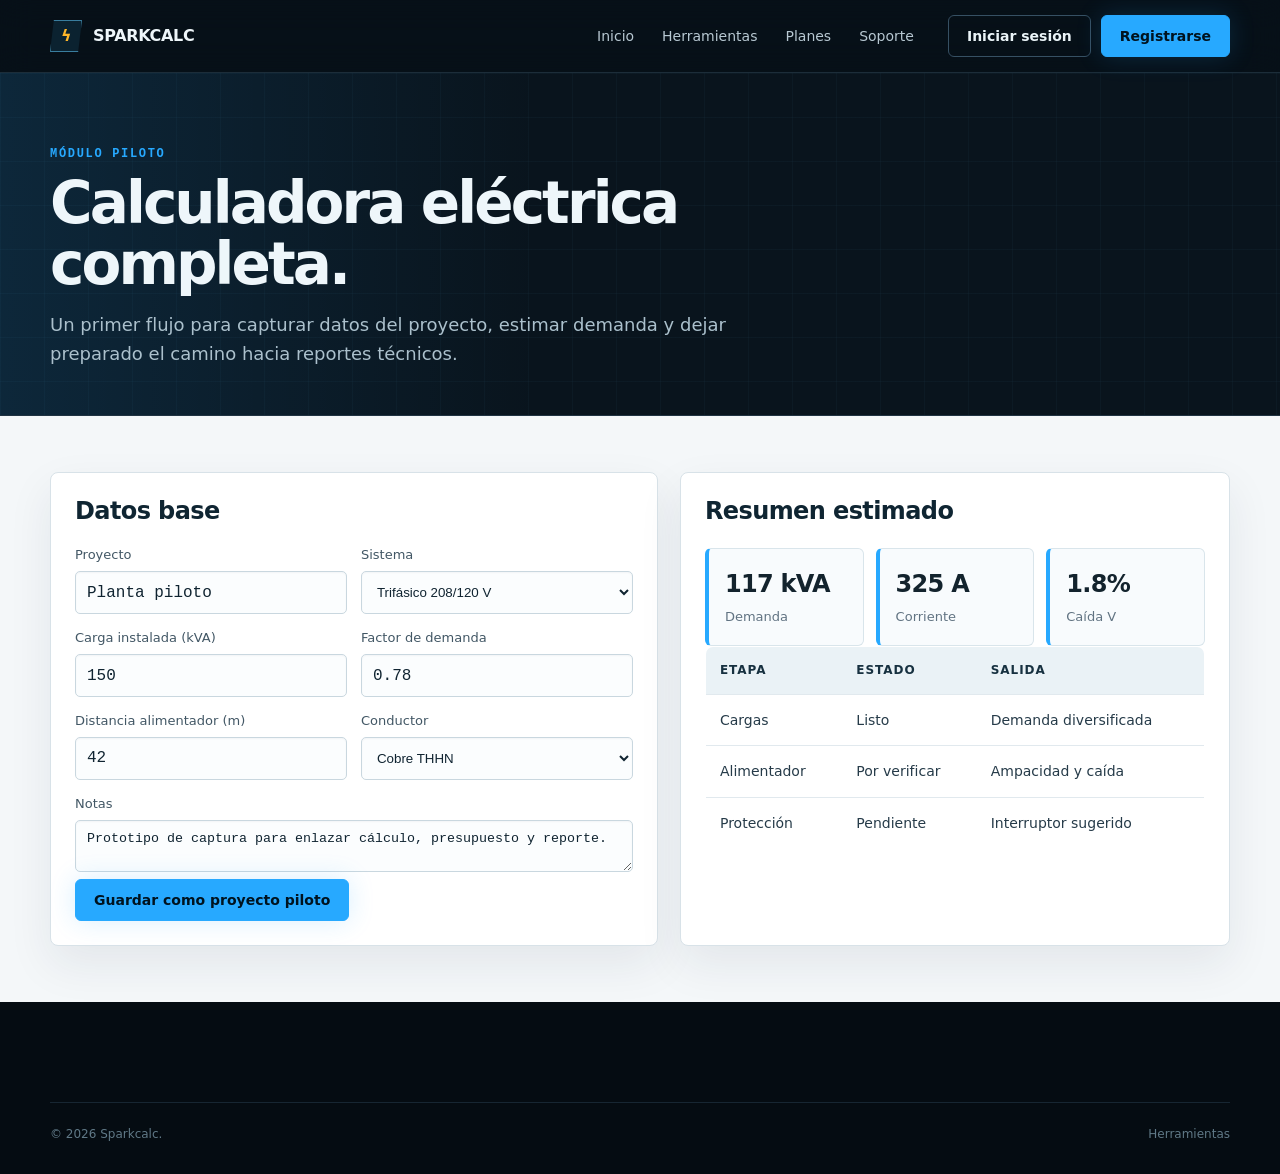
==== pages/calculadora.html @ 501b6353 "Cambio de diseño en herramientas" ====
﻿<!doctype html>
<html lang="es">
<head>
  <meta charset="utf-8">
  <meta name="viewport" content="width=device-width, initial-scale=1">
  <meta name="description" content="Calculadora eléctrica piloto de Sparkcalc.">
  <title>Calculadora eléctrica - Sparkcalc</title>
  <link rel="stylesheet" href="../assets/css/styles.css?v=20260912-hero">
</head>
<body>
  <header class="site-header">
    <div class="wrap nav">
      <a class="brand" href="../index.html"><span class="mark" aria-hidden="true">ϟ</span><span>SPARKCALC</span></a>
      <nav class="links"><a href="../index.html">Inicio</a><a href="herramientas.html">Herramientas</a><a href="planes.html">Planes</a><a href="soporte.html">Soporte</a></nav>
      <div class="actions"><a class="btn" href="login.html">Iniciar sesión</a><a class="btn primary" href="registro.html">Registrarse</a></div>
    </div>
  </header>
  <main class="page-main">
    <section class="page-hero">
      <div class="wrap">
        <div class="eyebrow">Módulo piloto</div>
        <h1>Calculadora eléctrica completa.</h1>
        <p>Un primer flujo para capturar datos del proyecto, estimar demanda y dejar preparado el camino hacia reportes técnicos.</p>
      </div>
    </section>
    <section class="page-section">
      <div class="wrap split">
        <form class="panel">
          <h2>Datos base</h2>
          <div class="form-grid">
            <div class="field"><label for="project">Proyecto</label><input id="project" value="Planta piloto"></div>
            <div class="field"><label for="system">Sistema</label><select id="system"><option>Trifásico 208/120 V</option><option>Trifásico 480/277 V</option><option>Monofásico 240/120 V</option></select></div>
            <div class="field"><label for="load">Carga instalada (kVA)</label><input id="load" type="number" value="150"></div>
            <div class="field"><label for="factor">Factor de demanda</label><input id="factor" type="number" value="0.78" step="0.01"></div>
            <div class="field"><label for="distance">Distancia alimentador (m)</label><input id="distance" type="number" value="42"></div>
            <div class="field"><label for="conductor">Conductor</label><select id="conductor"><option>Cobre THHN</option><option>Aluminio XHHW</option></select></div>
            <div class="field full"><label for="notes">Notas</label><textarea id="notes">Prototipo de captura para enlazar cálculo, presupuesto y reporte.</textarea></div>
          </div>
          <a class="btn primary" href="proyectos.html">Guardar como proyecto piloto</a>
        </form>
        <aside class="panel">
          <h2>Resumen estimado</h2>
          <div class="stat-grid">
            <div class="stat"><b>117 kVA</b><span>Demanda</span></div>
            <div class="stat"><b>325 A</b><span>Corriente</span></div>
            <div class="stat"><b>1.8%</b><span>Caída V</span></div>
          </div>
          <table class="table" aria-label="Resultados piloto">
            <thead><tr><th>Etapa</th><th>Estado</th><th>Salida</th></tr></thead>
            <tbody>
              <tr><td>Cargas</td><td>Listo</td><td>Demanda diversificada</td></tr>
              <tr><td>Alimentador</td><td>Por verificar</td><td>Ampacidad y caída</td></tr>
              <tr><td>Protección</td><td>Pendiente</td><td>Interruptor sugerido</td></tr>
            </tbody>
          </table>
        </aside>
      </div>
    </section>
  </main>
  <footer><div class="wrap legal"><span>© 2026 Sparkcalc.</span><span><a href="herramientas.html">Herramientas</a></span></div></footer>
</body>
</html>
---- assets/css/styles.css ----
:root {
  --bg: #071018;
  --panel: #0d1923;
  --panel-strong: #101f2b;
  --line: #203342;
  --text: #eef6fa;
  --muted: #96aab7;
  --blue: #27a9ff;
  --amber: #ffb629;
  --green: #46d19a;
  --max: 1180px;
}

* { box-sizing: border-box; }
html { scroll-behavior: smooth; }

body {
  margin: 0;
  background: var(--bg);
  color: var(--text);
  font: 16px/1.6 Inter, ui-sans-serif, system-ui, -apple-system, BlinkMacSystemFont, "Segoe UI", sans-serif;
}

a { color: inherit; text-decoration: none; }
button, input { font: inherit; }
.wrap { width: min(var(--max), calc(100% - 40px)); margin: auto; }

.eyebrow {
  color: var(--blue);
  font: 700 12px/1.2 ui-monospace, SFMono-Regular, Consolas, monospace;
  letter-spacing: .14em;
  text-transform: uppercase;
}

.site-header {
  position: sticky;
  top: 0;
  z-index: 20;
  border-bottom: 1px solid rgba(69, 101, 122, .35);
  background: rgba(7, 16, 24, .88);
  backdrop-filter: blur(16px);
}

.nav { display: flex; height: 72px; align-items: center; gap: 34px; }
.brand { display: flex; align-items: center; gap: 11px; font-weight: 780; letter-spacing: -.02em; }

.mark {
  display: grid;
  width: 32px;
  height: 32px;
  place-items: center;
  border: 1px solid #397d9e;
  background: #0b2230;
  color: var(--amber);
  clip-path: polygon(12% 0, 100% 0, 88% 100%, 0 100%);
}

.links { display: flex; gap: 28px; margin-left: auto; color: #b7c8d2; font-size: 14px; }
.links a:hover { color: #fff; }
.actions { display: flex; gap: 10px; }

.btn {
  display: inline-flex;
  min-height: 42px;
  align-items: center;
  justify-content: center;
  padding: 0 18px;
  border: 1px solid #365063;
  border-radius: 6px;
  background: transparent;
  color: #eaf4f8;
  cursor: pointer;
  font-size: 14px;
  font-weight: 700;
  transition: .2s;
}

.btn:hover { border-color: #5b839d; transform: translateY(-1px); }
.btn.primary { border-color: var(--blue); background: var(--blue); color: #00131f; box-shadow: 0 0 26px rgba(39, 169, 255, .18); }
.btn.amber { border-color: var(--amber); background: var(--amber); color: #241600; }

.hero {
  position: relative;
  overflow: hidden;
  padding: 100px 0 84px;
  border-bottom: 1px solid var(--line);
  background-image:
    linear-gradient(rgba(41, 79, 102, .12) 1px, transparent 1px),
    linear-gradient(90deg, rgba(41, 79, 102, .12) 1px, transparent 1px);
  background-size: 48px 48px;
}

.hero::after {
  position: absolute;
  top: -150px;
  right: -100px;
  width: 620px;
  height: 620px;
  background: radial-gradient(circle, rgba(39, 169, 255, .13), transparent 64%);
  content: "";
  pointer-events: none;
}

.hero-grid { display: grid; align-items: center; gap: 68px; grid-template-columns: 1.1fr .9fr; }
.hero h1 { max-width: 800px; margin: 18px 0 24px; font-size: clamp(42px, 6vw, 72px); letter-spacing: -.055em; line-height: 1.04; }
.hero h1 span { color: var(--blue); }
.lead { max-width: 650px; margin: 0 0 34px; color: #afc2cd; font-size: 19px; }
.hero-actions { display: flex; flex-wrap: wrap; gap: 12px; }
.micro { display: flex; gap: 24px; margin-top: 34px; color: #8299a7; font-size: 13px; }
.micro span::before, .features li::before { margin-right: 8px; color: var(--green); content: "✓"; }

.diagram {
  position: relative;
  min-height: 390px;
  padding: 28px;
  border: 1px solid #27465a;
  border-radius: 10px;
  background: linear-gradient(145deg, #0d1b26, #09131b);
  box-shadow: 0 30px 70px rgba(0, 0, 0, .32);
}

.diagram::before {
  color: #6d8798;
  content: "ESQUEMA DE PROYECTO · BT";
  font: 11px ui-monospace, SFMono-Regular, Consolas, monospace;
  letter-spacing: .12em;
}

.flow { margin-top: 40px; }
.flow-row { display: grid; align-items: center; gap: 14px; grid-template-columns: 84px 1fr 70px; margin: 18px 0; }
.node { padding: 10px 8px; border: 1px solid #3d6379; border-radius: 4px; background: #102633; font: 700 11px ui-monospace, SFMono-Regular, Consolas, monospace; text-align: center; }
.wire { position: relative; height: 1px; background: var(--blue); }
.wire::after { position: absolute; top: -3px; right: 0; width: 7px; height: 7px; border-radius: 50%; background: var(--blue); content: ""; }
.metric { padding-left: 10px; border-left: 2px solid var(--amber); }
.metric b { display: block; font-size: 18px; }
.metric small { color: #8199a7; }

.status {
  position: absolute;
  right: 28px;
  bottom: 24px;
  left: 28px;
  display: flex;
  justify-content: space-between;
  padding-top: 18px;
  border-top: 1px solid var(--line);
  color: #7892a2;
  font: 11px ui-monospace, SFMono-Regular, Consolas, monospace;
}

.status strong { color: var(--green); }
section { padding: 92px 0; }

.section-head {
  display: flex;
  align-items: end;
  justify-content: space-between;
  gap: 30px;
  margin-bottom: 38px;
}

.section-head h2 { margin: 10px 0 0; font-size: clamp(32px, 4vw, 48px); letter-spacing: -.04em; line-height: 1.12; }
.section-head p { max-width: 470px; margin: 0; color: var(--muted); }
.tools { background: #09141d; }

.tools-note {
  display: flex;
  align-items: center;
  gap: 10px;
  margin: 0 0 26px;
  padding: 13px 16px;
  border: 1px dashed #2d5368;
  border-radius: 6px;
  color: #9eb5c1;
  font-size: 14px;
}

.tools-note b { color: var(--amber); }
.grid { display: grid; gap: 16px; grid-template-columns: repeat(3, 1fr); }

.card {
  display: flex;
  min-height: 285px;
  flex-direction: column;
  padding: 26px;
  border: 1px solid var(--line);
  border-radius: 8px;
  background: linear-gradient(150deg, var(--panel-strong), var(--panel));
  transition: .22s;
}

.card:hover { border-color: #376078; transform: translateY(-4px); }
.card-top { display: flex; align-items: center; justify-content: space-between; }
.icon { display: grid; width: 42px; height: 42px; place-items: center; border: 1px solid #36586d; border-radius: 6px; color: var(--blue); font: 20px ui-monospace, SFMono-Regular, Consolas, monospace; }
.tag { padding: 5px 8px; border-radius: 3px; background: var(--amber); color: #05121a; font: 700 10px ui-monospace, SFMono-Regular, Consolas, monospace; letter-spacing: .1em; text-transform: uppercase; }
.tag.free { background: var(--green); }
.card h3 { margin: 24px 0 10px; font-size: 20px; line-height: 1.3; }
.card p { margin: 0; color: var(--muted); font-size: 14px; }
.card a { margin-top: auto; padding-top: 25px; color: #d6e8f1; font-size: 14px; font-weight: 700; }
.card a span { margin-left: 5px; color: var(--blue); }

.pricing { border-top: 1px solid var(--line); background: var(--bg); }
.price-grid { display: grid; max-width: 900px; gap: 18px; grid-template-columns: 1fr 1fr; margin: 0 auto; }
.price { padding: 34px; border: 1px solid var(--line); border-radius: 9px; background: var(--panel); }
.price.pro { border-color: #2c8ac0; box-shadow: inset 0 3px var(--blue), 0 25px 60px rgba(0, 0, 0, .25); }
.price h3 { margin: 10px 0; font-size: 25px; }
.amount { font-size: 42px; font-weight: 800; letter-spacing: -.04em; }
.amount small { color: var(--muted); font-size: 14px; font-weight: 500; }
.price > p { min-height: 52px; color: var(--muted); }
.features { padding: 20px 0; border-top: 1px solid var(--line); margin: 20px 0; list-style: none; }
.features li { margin: 12px 0; color: #bed0d9; }
.price .btn { width: 100%; }

.cta-band { padding: 54px 0; background: var(--blue); color: #02131d; }
.cta-in { display: flex; align-items: center; justify-content: space-between; gap: 30px; }
.cta-in h2 { margin: 0; font-size: 34px; letter-spacing: -.035em; line-height: 1.15; }
.cta-in p { margin: 8px 0 0; color: #0c3b56; }
.cta-in .btn { border-color: #06283c; background: #06283c; color: #fff; white-space: nowrap; }

footer { padding: 58px 0 30px; background: #050c12; }
.foot { display: grid; gap: 50px; grid-template-columns: 1.5fr repeat(3, 1fr); }
.foot p, .foot a { color: #8197a4; font-size: 14px; }
.foot h4 { margin: 0 0 14px; }
.foot a { display: block; margin: 9px 0; }
.foot a:hover { color: #fff; }
.legal { display: flex; justify-content: space-between; margin-top: 42px; padding-top: 22px; border-top: 1px solid #172632; color: #607987; font-size: 12px; }

.quick-trigger {
  position: fixed;
  right: 22px;
  bottom: 22px;
  z-index: 35;
  display: flex;
  min-height: 50px;
  align-items: center;
  gap: 10px;
  padding: 0 18px;
  border: 1px solid #f7c057;
  border-radius: 8px;
  background: var(--amber);
  color: #1e1503;
  box-shadow: 0 14px 38px rgba(0, 0, 0, .42);
  cursor: pointer;
  font-weight: 800;
}

.quick-trigger .bolt { font-size: 20px; }
.quick-panel { position: fixed; inset: 0 0 0 auto; z-index: 50; width: min(430px, 100%); overflow: auto; padding: 24px; border-left: 1px solid #31556a; background: #08131c; box-shadow: -24px 0 70px rgba(0, 0, 0, .55); transform: translateX(105%); transition: transform .25s ease; }
.quick-panel.open { transform: none; }
.quick-backdrop { position: fixed; inset: 0; z-index: 45; background: rgba(1, 7, 11, .62); backdrop-filter: blur(3px); opacity: 0; pointer-events: none; transition: .2s; }
.quick-backdrop.open { opacity: 1; pointer-events: auto; }
.quick-head { display: flex; align-items: start; justify-content: space-between; gap: 20px; padding-bottom: 20px; border-bottom: 1px solid var(--line); }
.quick-head h2 { margin: 6px 0; font-size: 24px; line-height: 1.2; }
.quick-head p { margin: 0; color: var(--muted); font-size: 14px; }
.close { width: 40px; height: 40px; border: 1px solid var(--line); border-radius: 6px; background: var(--panel); color: #fff; cursor: pointer; font-size: 22px; }
.quick-groups { display: grid; gap: 9px; grid-template-columns: 1fr 1fr; margin: 22px 0; }
.quick-link { padding: 13px; border: 1px solid var(--line); border-radius: 6px; background: var(--panel); color: #c8d8e0; cursor: pointer; font-weight: 650; text-align: left; }
.quick-link:hover, .quick-link.active { border-color: var(--blue); background: #102839; color: #fff; }
.mini-calc { padding: 20px; border: 1px solid #28536c; border-radius: 8px; background: #0d1e29; }
.mini-calc h3 { margin: 0 0 4px; }
.mini-calc > p { margin: 0 0 18px; color: var(--muted); font-size: 13px; }
.field-row { display: grid; gap: 10px; grid-template-columns: 1fr 1fr; }
.field label { display: block; margin-bottom: 5px; color: #9db2bd; font-size: 13px; }
.field input { width: 100%; height: 43px; padding: 0 11px; border: 1px solid #315267; border-radius: 5px; background: #07131b; color: #fff; font: 16px ui-monospace, SFMono-Regular, Consolas, monospace; }
.result { display: flex; align-items: center; justify-content: space-between; margin-top: 15px; padding: 13px; border-left: 3px solid var(--green); background: #0a1720; }
.result span { color: var(--muted); font-size: 13px; }
.result strong { font: 700 20px ui-monospace, SFMono-Regular, Consolas, monospace; }
.panel-note { margin-top: 20px; color: #76909f; font-size: 12px; }

.page-main { background: #f4f7f9; color: #13232d; }
.page-hero {
  padding: 74px 0 46px;
  border-bottom: 1px solid var(--line);
  color: var(--text);
  background:
    linear-gradient(90deg, rgba(39, 169, 255, .13), transparent 42%),
    linear-gradient(rgba(41, 79, 102, .1) 1px, transparent 1px),
    linear-gradient(90deg, rgba(41, 79, 102, .1) 1px, transparent 1px),
    #09141d;
  background-size: auto, 44px 44px, 44px 44px;
}
.page-hero h1 { max-width: 780px; margin: 12px 0 16px; color: var(--text); font-size: clamp(36px, 5vw, 58px); letter-spacing: -.05em; line-height: 1.05; }
.page-hero p { max-width: 760px; margin: 0; color: #abc0cc; font-size: 18px; }
.page-section { padding: 56px 0; background: #f4f7f9; }
.split { display: grid; gap: 22px; grid-template-columns: 1.05fr .95fr; }
.panel {
  padding: 24px;
  border: 1px solid #d8e2e8;
  border-radius: 8px;
  background: #ffffff;
  color: #13232d;
  box-shadow: 0 18px 45px rgba(22, 44, 58, .08);
}
.panel h2, .panel h3 { margin-top: 0; letter-spacing: -.025em; line-height: 1.2; }
.panel h2, .panel h3 { color: #0f2532; }
.panel p { color: #526776; }
.module-list { display: grid; gap: 14px; }
.module-item {
  display: grid;
  gap: 16px;
  grid-template-columns: 52px 1fr auto;
  align-items: center;
  padding: 18px;
  border: 1px solid #d8e2e8;
  border-radius: 8px;
  background: #ffffff;
  color: #13232d;
  box-shadow: 0 14px 34px rgba(22, 44, 58, .07);
}
.module-item p { margin: 4px 0 0; color: #526776; font-size: 14px; }
.module-item h3 { margin: 0; color: #0f2532; font-size: 18px; }
.page-section .btn:not(.primary):not(.amber), .auth-card .btn:not(.primary):not(.amber) {
  border-color: #b7c9d3;
  background: #ffffff;
  color: #173140;
}
.page-section .btn:not(.primary):not(.amber):hover, .auth-card .btn:not(.primary):not(.amber):hover {
  border-color: #6d91a5;
}
.stat-grid { display: grid; gap: 12px; grid-template-columns: repeat(3, 1fr); margin-top: 22px; }
.stat {
  padding: 16px;
  border: 1px solid #d9e5eb;
  border-left: 4px solid var(--blue);
  border-radius: 6px;
  background: #f8fbfd;
}
.stat b { display: block; font-size: 24px; letter-spacing: -.03em; }
.stat span { color: #617382; font-size: 13px; }
.form-grid { display: grid; gap: 14px; grid-template-columns: 1fr 1fr; }
.form-grid .field.full { grid-column: 1 / -1; }
.panel .field label, .auth-card .field label { color: #425765; }
.panel .field input, .panel .field select, .panel .field textarea,
.auth-card .field input, .auth-card .field select, .auth-card .field textarea {
  width: 100%;
  min-height: 43px;
  padding: 10px 11px;
  border: 1px solid #c9d7df;
  border-radius: 5px;
  background: #fbfdfe;
  color: #102431;
  box-shadow: inset 0 1px 2px rgba(16, 36, 49, .04);
}
.field textarea { min-height: 110px; resize: vertical; }
.table {
  width: 100%;
  border-collapse: collapse;
  overflow: hidden;
  border: 1px solid #d8e2e8;
  border-radius: 8px;
  background: #ffffff;
  color: #263b49;
  font-size: 14px;
}
.table th, .table td { padding: 14px; border-bottom: 1px solid #e1e9ee; text-align: left; }
.table th { background: #eaf2f6; color: #173140; font-size: 12px; letter-spacing: .08em; text-transform: uppercase; }
.table tr:last-child td { border-bottom: 0; }
.steps { display: grid; gap: 12px; counter-reset: step; }
.step { position: relative; padding: 18px 18px 18px 58px; border: 1px solid #d8e2e8; border-radius: 8px; background: #f8fbfd; }
.step::before {
  position: absolute;
  top: 18px;
  left: 18px;
  display: grid;
  width: 28px;
  height: 28px;
  place-items: center;
  border-radius: 50%;
  background: var(--amber);
  color: #211500;
  counter-increment: step;
  content: counter(step);
  font-weight: 800;
}
.step h3 { margin: 0 0 4px; font-size: 17px; }
.step p { margin: 0; color: #526776; font-size: 14px; }
.auth-shell { display: grid; min-height: calc(100vh - 72px); place-items: center; padding: 46px 0; background: #f4f7f9; color: #13232d; }
.auth-card {
  width: min(460px, calc(100% - 32px));
  padding: 32px;
  border: 1px solid #d8e2e8;
  border-radius: 8px;
  background: #ffffff;
  box-shadow: 0 24px 70px rgba(22, 44, 58, .12);
}
.auth-card h1 { margin: 12px 0 8px; font-size: 34px; letter-spacing: -.04em; line-height: 1.08; }
.auth-card p { margin: 0 0 22px; color: #526776; }
.auth-card .btn { width: 100%; margin-top: 16px; }
.muted-link { color: var(--blue); font-weight: 700; }

@media (max-width: 900px) {
  .links { display: none; }
  .actions .btn:first-child { display: none; }
  .hero-grid { grid-template-columns: 1fr; }
  .diagram { min-height: 340px; }
  .grid { grid-template-columns: repeat(2, 1fr); }
  .foot { grid-template-columns: 1fr 1fr; }
  .section-head { display: block; }
  .section-head p { margin-top: 16px; }
  .split { grid-template-columns: 1fr; }
  .module-item { grid-template-columns: 46px 1fr; }
  .module-item .btn { grid-column: 1 / -1; }
}

@media (max-width: 620px) {
  .wrap { width: min(100% - 28px, var(--max)); }
  .nav { height: 64px; }
  .actions { margin-left: auto; }
  .actions .btn { padding: 0 12px; }
  .hero { padding: 72px 0 62px; }
  .hero h1 { font-size: 42px; }
  .micro { display: grid; gap: 6px; }
  .diagram { min-height: 320px; padding: 20px; }
  .flow-row { grid-template-columns: 64px 1fr 62px; }
  .grid, .price-grid { grid-template-columns: 1fr; }
  .card { min-height: 250px; }
  .cta-in { display: block; }
  .cta-in .btn { margin-top: 22px; }
  .foot { grid-template-columns: 1fr; }
  .legal { display: block; }
  .legal span { display: block; margin-top: 8px; }
  .quick-trigger { right: 12px; bottom: 12px; }
  .quick-trigger .label { display: none; }
  .quick-groups, .field-row { grid-template-columns: 1fr; }
  .stat-grid, .form-grid { grid-template-columns: 1fr; }
  .table { display: block; overflow-x: auto; }
}
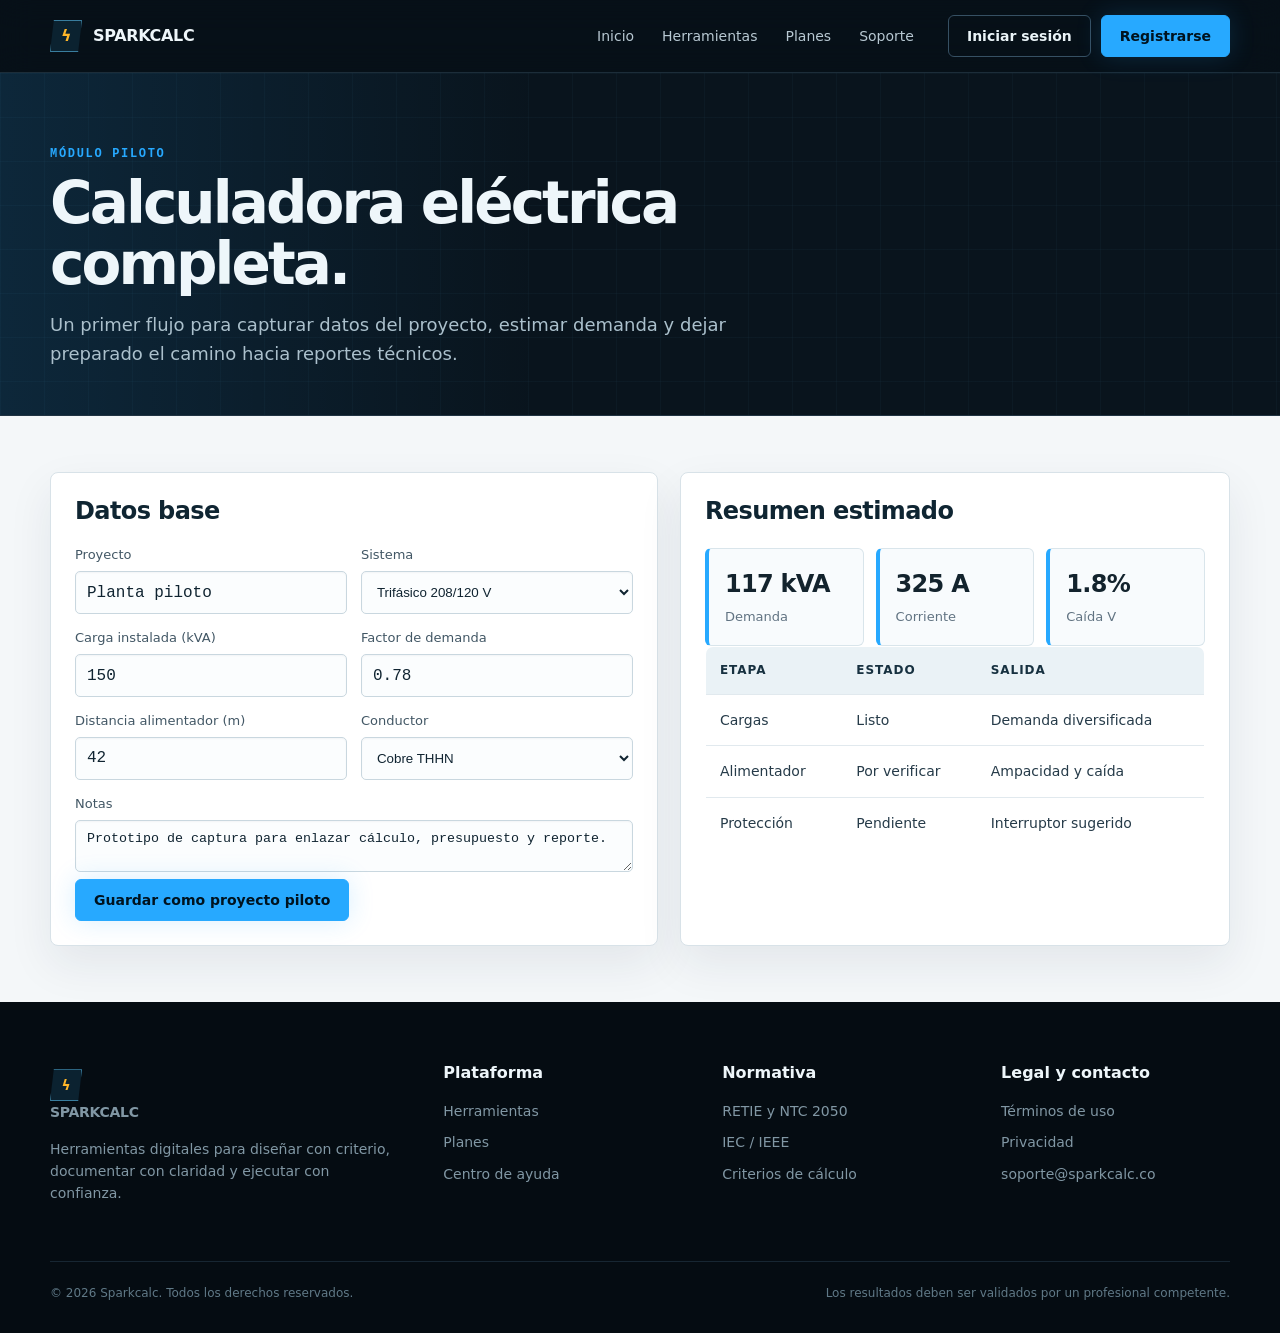
==== commit 582472ab: "Actualización de Footer en general" ====
--- a/pages/calculadora.html
+++ b/pages/calculadora.html
@@ -5,7 +5,7 @@
   <meta name="viewport" content="width=device-width, initial-scale=1">
   <meta name="description" content="Calculadora eléctrica piloto de Sparkcalc.">
   <title>Calculadora eléctrica - Sparkcalc</title>
-  <link rel="stylesheet" href="../assets/css/styles.css?v=20260912-hero">
+  <link rel="stylesheet" href="../assets/css/styles.css?v=20260912-footer">
 </head>
 <body>
   <header class="site-header">
@@ -57,6 +57,37 @@
       </div>
     </section>
   </main>
-  <footer><div class="wrap legal"><span>© 2026 Sparkcalc.</span><span><a href="herramientas.html">Herramientas</a></span></div></footer>
+  <footer>
+    <div class="wrap">
+      <div class="foot">
+        <div>
+          <a class="brand" href="../index.html"><span class="mark" aria-hidden="true">ϟ</span><span>SPARKCALC</span></a>
+          <p>Herramientas digitales para diseñar con criterio, documentar con claridad y ejecutar con confianza.</p>
+        </div>
+        <div>
+          <h4>Plataforma</h4>
+          <a href="herramientas.html">Herramientas</a>
+          <a href="planes.html">Planes</a>
+          <a href="soporte.html">Centro de ayuda</a>
+        </div>
+        <div>
+          <h4>Normativa</h4>
+          <a href="normativa.html">RETIE y NTC 2050</a>
+          <a href="normativa.html#iec-ieee">IEC / IEEE</a>
+          <a href="normativa.html#criterios">Criterios de cálculo</a>
+        </div>
+        <div>
+          <h4>Legal y contacto</h4>
+          <a href="legal.html">Términos de uso</a>
+          <a href="legal.html#privacidad">Privacidad</a>
+          <a href="mailto:soporte@sparkcalc.co">soporte@sparkcalc.co</a>
+        </div>
+      </div>
+      <div class="legal">
+        <span>© 2026 Sparkcalc. Todos los derechos reservados.</span>
+        <span>Los resultados deben ser validados por un profesional competente.</span>
+      </div>
+    </div>
+  </footer>
 </body>
 </html>
--- a/assets/css/styles.css
+++ b/assets/css/styles.css
@@ -387,6 +387,17 @@
 .auth-card p { margin: 0 0 22px; color: #526776; }
 .auth-card .btn { width: 100%; margin-top: 16px; }
 .muted-link { color: var(--blue); font-weight: 700; }
+.page-main .pricing { border-top: 0; background: #f4f7f9; }
+.page-main .price {
+  border-color: #d8e2e8;
+  background: #ffffff;
+  color: #13232d;
+  box-shadow: 0 18px 45px rgba(22, 44, 58, .08);
+}
+.page-main .price.pro { border-color: #62b9e8; box-shadow: inset 0 3px var(--blue), 0 24px 60px rgba(22, 44, 58, .12); }
+.page-main .price > p, .page-main .features li { color: #526776; }
+.page-main .amount small { color: #617382; }
+.page-main .features { border-top-color: #d8e2e8; }
 
 @media (max-width: 900px) {
   .links { display: none; }
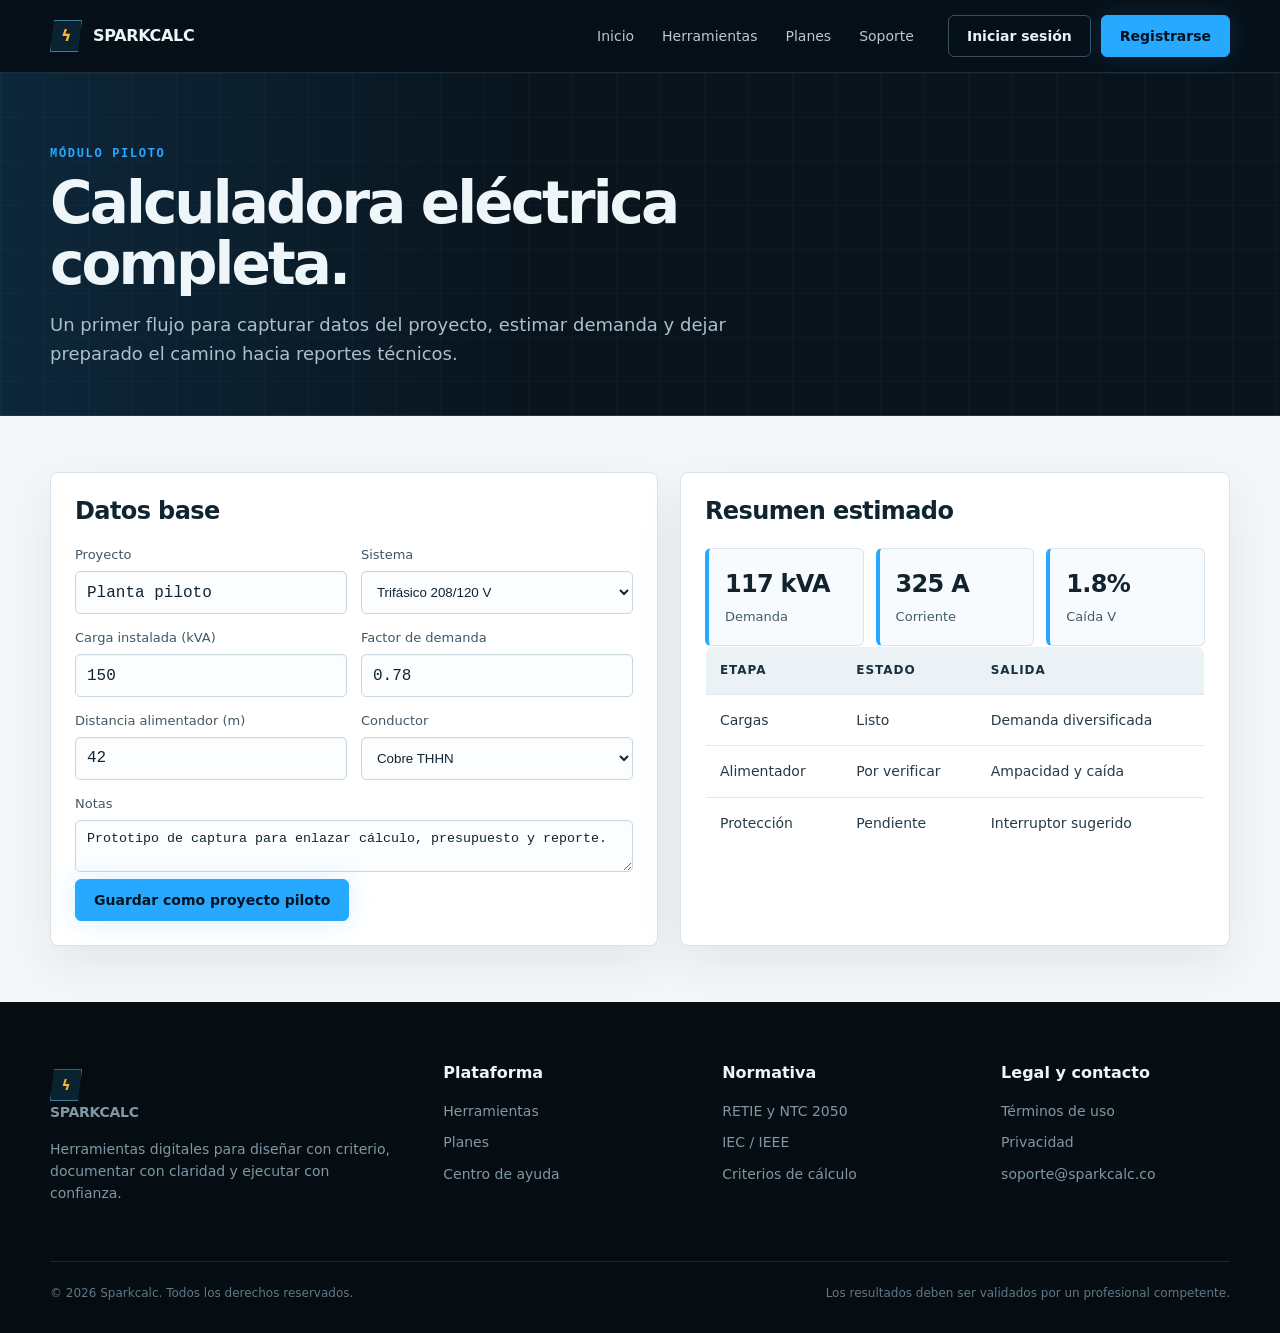
==== commit 271c9454: "Corrección en Planes" ====
--- a/pages/calculadora.html
+++ b/pages/calculadora.html
@@ -5,7 +5,7 @@
   <meta name="viewport" content="width=device-width, initial-scale=1">
   <meta name="description" content="Calculadora eléctrica piloto de Sparkcalc.">
   <title>Calculadora eléctrica - Sparkcalc</title>
-  <link rel="stylesheet" href="../assets/css/styles.css?v=20260912-footer">
+  <link rel="stylesheet" href="../assets/css/styles.css?v=20260912-plans">
 </head>
 <body>
   <header class="site-header">
--- a/assets/css/styles.css
+++ b/assets/css/styles.css
@@ -293,7 +293,7 @@
 }
 .panel h2, .panel h3 { margin-top: 0; letter-spacing: -.025em; line-height: 1.2; }
 .panel h2, .panel h3 { color: #0f2532; }
-.panel p { color: #526776; }
+.panel p { color: #344f60; }
 .module-list { display: grid; gap: 14px; }
 .module-item {
   display: grid;
@@ -307,7 +307,7 @@
   color: #13232d;
   box-shadow: 0 14px 34px rgba(22, 44, 58, .07);
 }
-.module-item p { margin: 4px 0 0; color: #526776; font-size: 14px; }
+.module-item p { margin: 4px 0 0; color: #344f60; font-size: 14px; }
 .module-item h3 { margin: 0; color: #0f2532; font-size: 18px; }
 .page-section .btn:not(.primary):not(.amber), .auth-card .btn:not(.primary):not(.amber) {
   border-color: #b7c9d3;
@@ -326,7 +326,7 @@
   background: #f8fbfd;
 }
 .stat b { display: block; font-size: 24px; letter-spacing: -.03em; }
-.stat span { color: #617382; font-size: 13px; }
+.stat span { color: #405b6b; font-size: 13px; }
 .form-grid { display: grid; gap: 14px; grid-template-columns: 1fr 1fr; }
 .form-grid .field.full { grid-column: 1 / -1; }
 .panel .field label, .auth-card .field label { color: #425765; }
@@ -373,7 +373,7 @@
   font-weight: 800;
 }
 .step h3 { margin: 0 0 4px; font-size: 17px; }
-.step p { margin: 0; color: #526776; font-size: 14px; }
+.step p { margin: 0; color: #344f60; font-size: 14px; }
 .auth-shell { display: grid; min-height: calc(100vh - 72px); place-items: center; padding: 46px 0; background: #f4f7f9; color: #13232d; }
 .auth-card {
   width: min(460px, calc(100% - 32px));
@@ -384,7 +384,7 @@
   box-shadow: 0 24px 70px rgba(22, 44, 58, .12);
 }
 .auth-card h1 { margin: 12px 0 8px; font-size: 34px; letter-spacing: -.04em; line-height: 1.08; }
-.auth-card p { margin: 0 0 22px; color: #526776; }
+.auth-card p { margin: 0 0 22px; color: #344f60; }
 .auth-card .btn { width: 100%; margin-top: 16px; }
 .muted-link { color: var(--blue); font-weight: 700; }
 .page-main .pricing { border-top: 0; background: #f4f7f9; }
@@ -394,9 +394,11 @@
   color: #13232d;
   box-shadow: 0 18px 45px rgba(22, 44, 58, .08);
 }
-.page-main .price.pro { border-color: #62b9e8; box-shadow: inset 0 3px var(--blue), 0 24px 60px rgba(22, 44, 58, .12); }
-.page-main .price > p, .page-main .features li { color: #526776; }
-.page-main .amount small { color: #617382; }
+.page-main .price:not(.pro) { border-color: #e5a11f; box-shadow: inset 0 3px var(--amber), 0 22px 54px rgba(127, 91, 20, .12); }
+.page-main .price.pro { border-color: #42aee8; box-shadow: inset 0 3px var(--blue), 0 24px 60px rgba(22, 44, 58, .12); }
+.page-main .price h3, .page-main .amount { color: #0f2532; }
+.page-main .price > p, .page-main .features li { color: #344f60; }
+.page-main .amount small { color: #405b6b; }
 .page-main .features { border-top-color: #d8e2e8; }
 
 @media (max-width: 900px) {
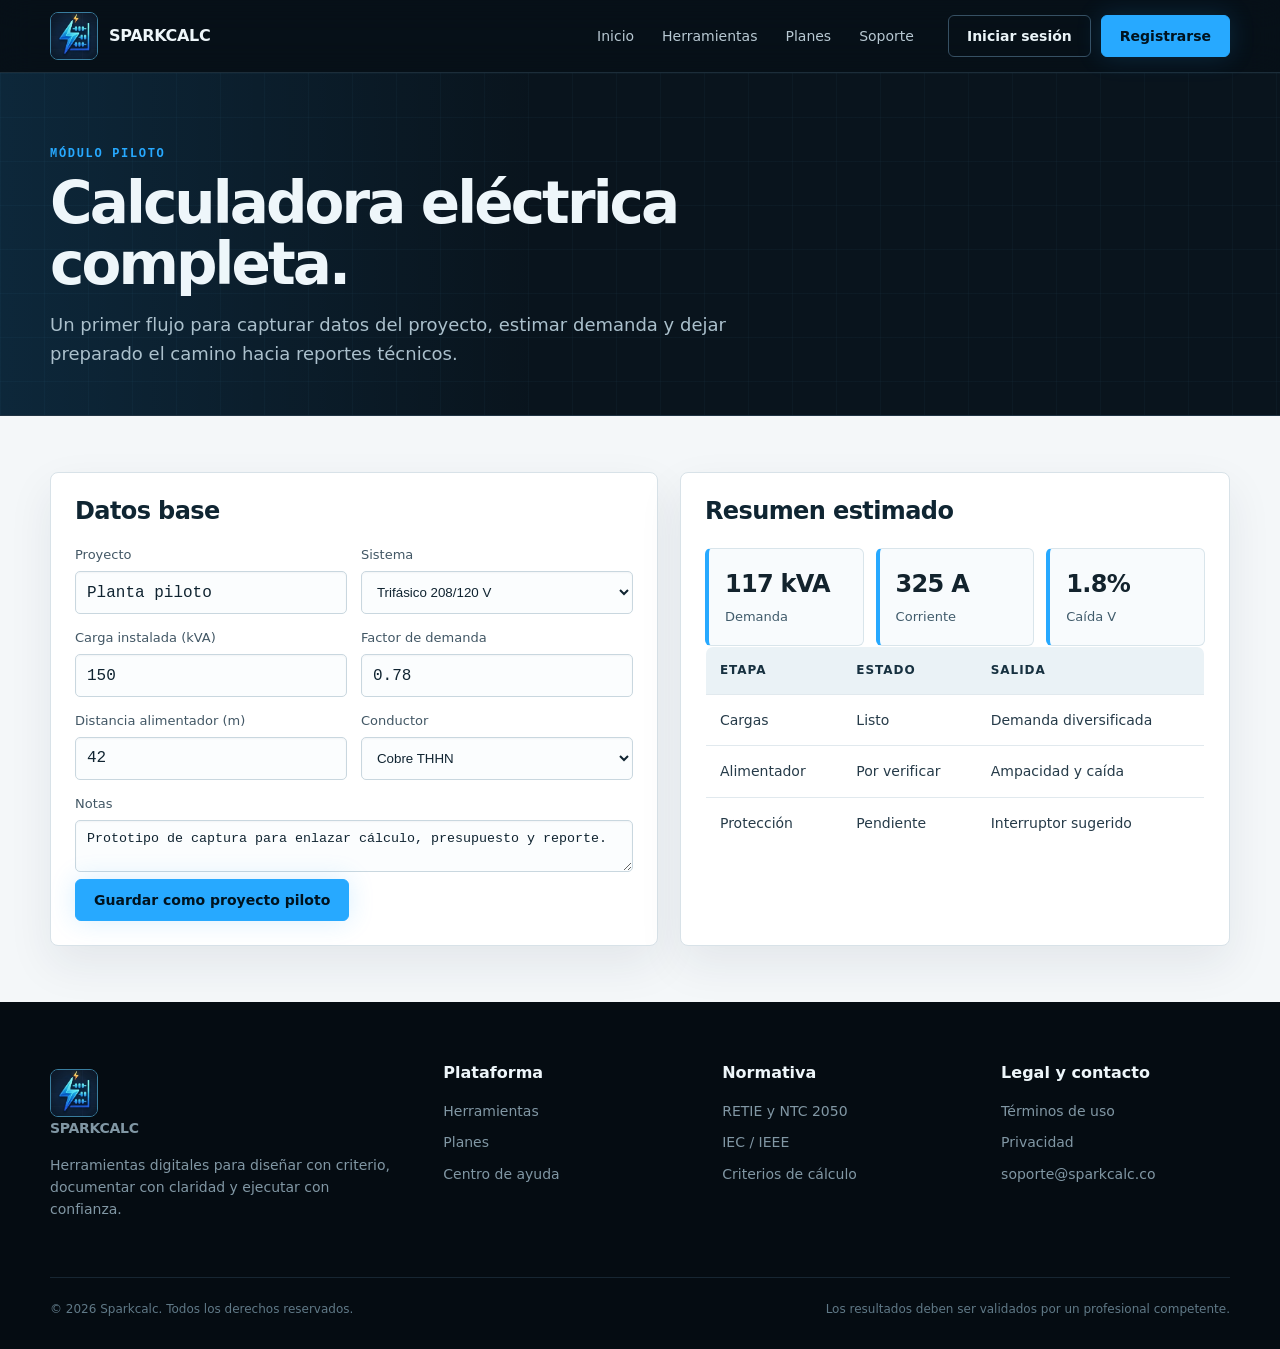
==== commit ee26fab6: "Se añade el logo" ====
--- a/pages/calculadora.html
+++ b/pages/calculadora.html
@@ -5,12 +5,13 @@
   <meta name="viewport" content="width=device-width, initial-scale=1">
   <meta name="description" content="Calculadora eléctrica piloto de Sparkcalc.">
   <title>Calculadora eléctrica - Sparkcalc</title>
-  <link rel="stylesheet" href="../assets/css/styles.css?v=20260912-plans">
+  <link rel="icon" href="../assets/img/logos.jpg">
+  <link rel="stylesheet" href="../assets/css/styles.css?v=20260912-logo-translate-up">
 </head>
 <body>
   <header class="site-header">
     <div class="wrap nav">
-      <a class="brand" href="../index.html"><span class="mark" aria-hidden="true">ϟ</span><span>SPARKCALC</span></a>
+      <a class="brand" href="../index.html"><span class="mark" aria-hidden="true"><img src="../assets/img/logos.jpg" alt="" aria-hidden="true"></span><span>SPARKCALC</span></a>
       <nav class="links"><a href="../index.html">Inicio</a><a href="herramientas.html">Herramientas</a><a href="planes.html">Planes</a><a href="soporte.html">Soporte</a></nav>
       <div class="actions"><a class="btn" href="login.html">Iniciar sesión</a><a class="btn primary" href="registro.html">Registrarse</a></div>
     </div>
@@ -61,7 +62,7 @@
     <div class="wrap">
       <div class="foot">
         <div>
-          <a class="brand" href="../index.html"><span class="mark" aria-hidden="true">ϟ</span><span>SPARKCALC</span></a>
+          <a class="brand" href="../index.html"><span class="mark" aria-hidden="true"><img src="../assets/img/logos.jpg" alt="" aria-hidden="true"></span><span>SPARKCALC</span></a>
           <p>Herramientas digitales para diseñar con criterio, documentar con claridad y ejecutar con confianza.</p>
         </div>
         <div>
--- a/assets/css/styles.css
+++ b/assets/css/styles.css
@@ -46,13 +46,24 @@
 
 .mark {
   display: grid;
-  width: 32px;
-  height: 32px;
+  width: 48px;
+  height: 48px;
   place-items: center;
   border: 1px solid #397d9e;
-  background: #0b2230;
+  border-radius: 8px;
+  overflow: hidden;
+  background: #071018;
   color: var(--amber);
-  clip-path: polygon(12% 0, 100% 0, 88% 100%, 0 100%);
+  padding: 0;
+}
+
+.mark img {
+  width: 54px;
+  height: 54px;
+  max-width: none;
+  object-fit: cover;
+  object-position: 27% 50%;
+  transform: translateY(-8px);
 }
 
 .links { display: flex; gap: 28px; margin-left: auto; color: #b7c8d2; font-size: 14px; }
@@ -202,6 +213,7 @@
 .pricing { border-top: 1px solid var(--line); background: var(--bg); }
 .price-grid { display: grid; max-width: 900px; gap: 18px; grid-template-columns: 1fr 1fr; margin: 0 auto; }
 .price { padding: 34px; border: 1px solid var(--line); border-radius: 9px; background: var(--panel); }
+.price:not(.pro) { border-color: var(--amber); box-shadow: inset 0 3px var(--amber), 0 18px 45px rgba(0, 0, 0, .18); }
 .price.pro { border-color: #2c8ac0; box-shadow: inset 0 3px var(--blue), 0 25px 60px rgba(0, 0, 0, .25); }
 .price h3 { margin: 10px 0; font-size: 25px; }
 .amount { font-size: 42px; font-weight: 800; letter-spacing: -.04em; }
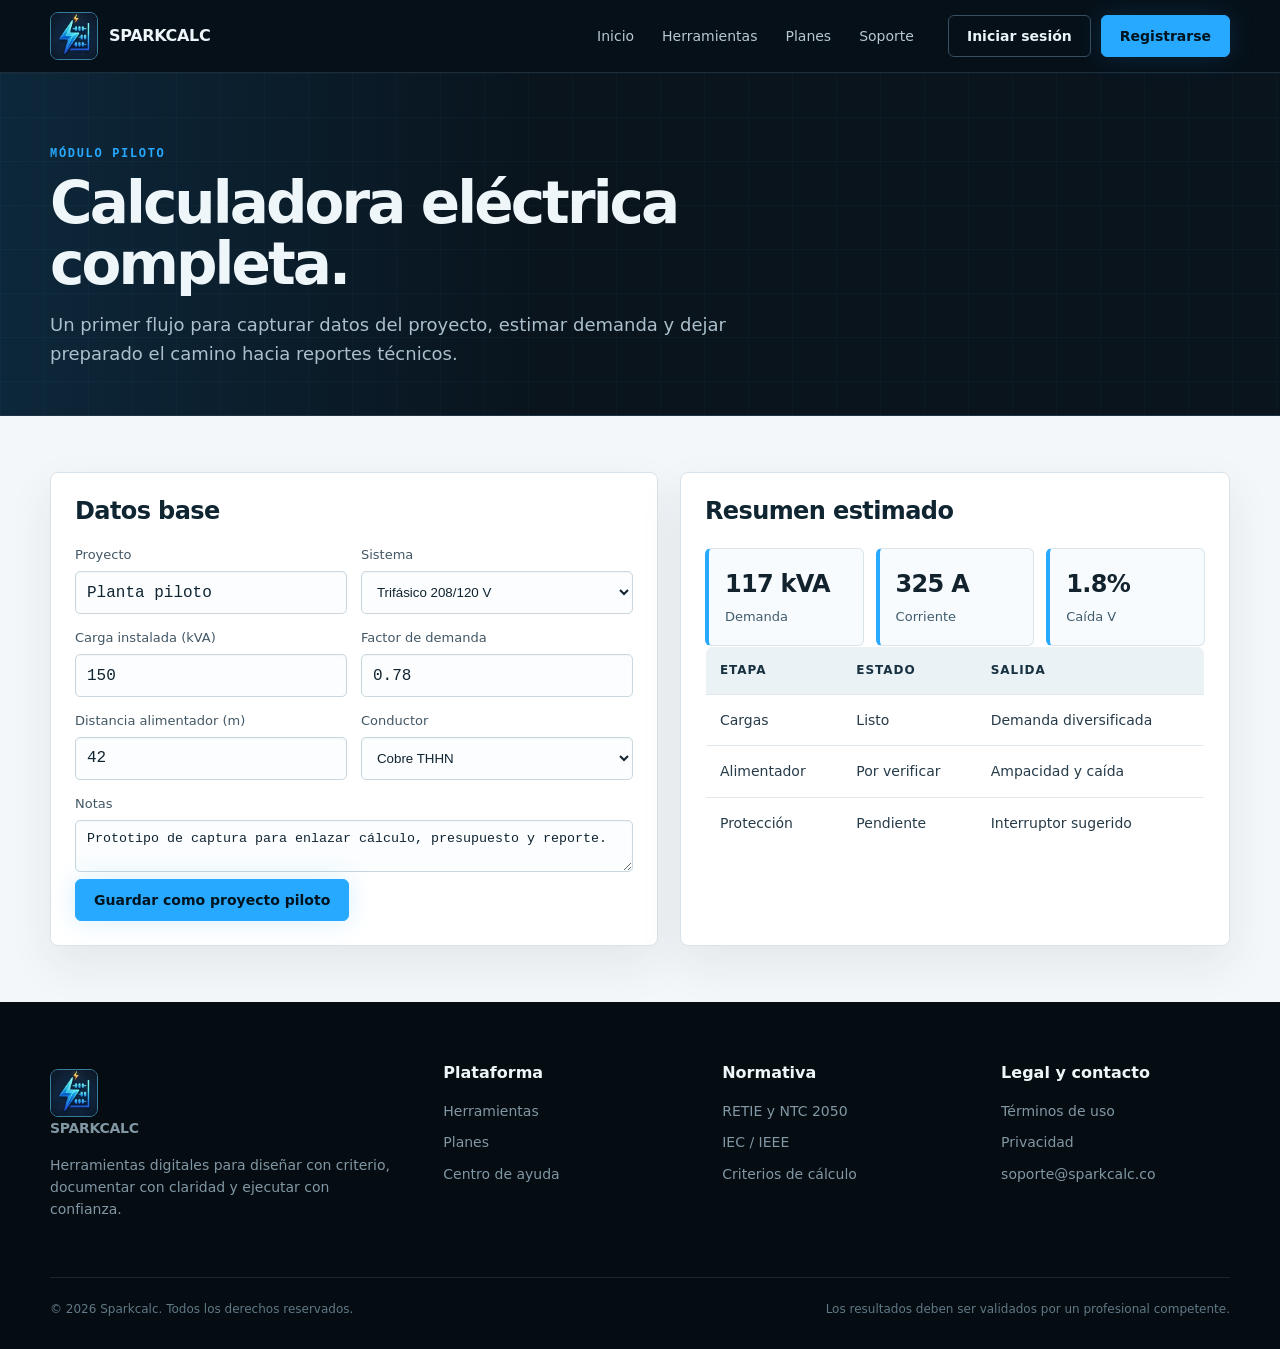
==== commit cf5362a0: "Animaciones primarias" ====
--- a/pages/calculadora.html
+++ b/pages/calculadora.html
@@ -6,7 +6,7 @@
   <meta name="description" content="Calculadora eléctrica piloto de Sparkcalc.">
   <title>Calculadora eléctrica - Sparkcalc</title>
   <link rel="icon" href="../assets/img/logos.jpg">
-  <link rel="stylesheet" href="../assets/css/styles.css?v=20260912-logo-translate-up">
+  <link rel="stylesheet" href="../assets/css/styles.css?v=20260912-animations">
 </head>
 <body>
   <header class="site-header">
@@ -90,5 +90,6 @@
       </div>
     </div>
   </footer>
+  <script src="../assets/js/main.js?v=20260912-animations" defer></script>
 </body>
 </html>
--- a/assets/css/styles.css
+++ b/assets/css/styles.css
@@ -19,7 +19,11 @@
   background: var(--bg);
   color: var(--text);
   font: 16px/1.6 Inter, ui-sans-serif, system-ui, -apple-system, BlinkMacSystemFont, "Segoe UI", sans-serif;
-}
+  opacity: 0;
+  animation: pageIn .42s ease-out forwards;
+}
+
+body.page-exit { animation: pageOut .18s ease-in forwards; }
 
 a { color: inherit; text-decoration: none; }
 button, input { font: inherit; }
@@ -83,10 +87,11 @@
   cursor: pointer;
   font-size: 14px;
   font-weight: 700;
-  transition: .2s;
-}
-
-.btn:hover { border-color: #5b839d; transform: translateY(-1px); }
+  transition: transform .2s ease, border-color .2s ease, background-color .2s ease, box-shadow .2s ease;
+}
+
+.btn:hover { border-color: #5b839d; transform: translateY(-2px); box-shadow: 0 10px 24px rgba(0, 0, 0, .18); }
+.btn:active { transform: translateY(0); }
 .btn.primary { border-color: var(--blue); background: var(--blue); color: #00131f; box-shadow: 0 0 26px rgba(39, 169, 255, .18); }
 .btn.amber { border-color: var(--amber); background: var(--amber); color: #241600; }
 
@@ -113,6 +118,8 @@
 }
 
 .hero-grid { display: grid; align-items: center; gap: 68px; grid-template-columns: 1.1fr .9fr; }
+.hero-grid > *, .page-hero .wrap { animation: riseIn .58s ease-out both; }
+.hero-grid > *:nth-child(2) { animation-delay: .08s; }
 .hero h1 { max-width: 800px; margin: 18px 0 24px; font-size: clamp(42px, 6vw, 72px); letter-spacing: -.055em; line-height: 1.04; }
 .hero h1 span { color: var(--blue); }
 .lead { max-width: 650px; margin: 0 0 34px; color: #afc2cd; font-size: 19px; }
@@ -128,7 +135,10 @@
   border-radius: 10px;
   background: linear-gradient(145deg, #0d1b26, #09131b);
   box-shadow: 0 30px 70px rgba(0, 0, 0, .32);
-}
+  transition: transform .28s ease, border-color .28s ease, box-shadow .28s ease;
+}
+
+.diagram:hover { border-color: #3b7494; transform: translateY(-5px); box-shadow: 0 34px 80px rgba(0, 0, 0, .38); }
 
 .diagram::before {
   color: #6d8798;
@@ -197,10 +207,16 @@
   border: 1px solid var(--line);
   border-radius: 8px;
   background: linear-gradient(150deg, var(--panel-strong), var(--panel));
-  transition: .22s;
-}
-
-.card:hover { border-color: #376078; transform: translateY(-4px); }
+  animation: riseIn .52s ease-out both;
+  transition: transform .22s ease, border-color .22s ease, box-shadow .22s ease;
+}
+
+.card:hover { border-color: #376078; transform: translateY(-6px); box-shadow: 0 22px 48px rgba(0, 0, 0, .22); }
+.card:nth-child(2), .module-item:nth-child(2), .step:nth-child(2) { animation-delay: .06s; }
+.card:nth-child(3), .module-item:nth-child(3), .step:nth-child(3) { animation-delay: .12s; }
+.card:nth-child(4), .module-item:nth-child(4) { animation-delay: .18s; }
+.card:nth-child(5) { animation-delay: .24s; }
+.card:nth-child(6) { animation-delay: .3s; }
 .card-top { display: flex; align-items: center; justify-content: space-between; }
 .icon { display: grid; width: 42px; height: 42px; place-items: center; border: 1px solid #36586d; border-radius: 6px; color: var(--blue); font: 20px ui-monospace, SFMono-Regular, Consolas, monospace; }
 .tag { padding: 5px 8px; border-radius: 3px; background: var(--amber); color: #05121a; font: 700 10px ui-monospace, SFMono-Regular, Consolas, monospace; letter-spacing: .1em; text-transform: uppercase; }
@@ -254,7 +270,10 @@
   box-shadow: 0 14px 38px rgba(0, 0, 0, .42);
   cursor: pointer;
   font-weight: 800;
-}
+  transition: transform .2s ease, box-shadow .2s ease;
+}
+
+.quick-trigger:hover { transform: translateY(-3px); box-shadow: 0 18px 46px rgba(0, 0, 0, .5); }
 
 .quick-trigger .bolt { font-size: 20px; }
 .quick-panel { position: fixed; inset: 0 0 0 auto; z-index: 50; width: min(430px, 100%); overflow: auto; padding: 24px; border-left: 1px solid #31556a; background: #08131c; box-shadow: -24px 0 70px rgba(0, 0, 0, .55); transform: translateX(105%); transition: transform .25s ease; }
@@ -302,7 +321,10 @@
   background: #ffffff;
   color: #13232d;
   box-shadow: 0 18px 45px rgba(22, 44, 58, .08);
-}
+  animation: riseIn .5s ease-out both;
+  transition: transform .22s ease, box-shadow .22s ease, border-color .22s ease;
+}
+.panel:hover { border-color: #c2d3dc; transform: translateY(-3px); box-shadow: 0 22px 52px rgba(22, 44, 58, .11); }
 .panel h2, .panel h3 { margin-top: 0; letter-spacing: -.025em; line-height: 1.2; }
 .panel h2, .panel h3 { color: #0f2532; }
 .panel p { color: #344f60; }
@@ -318,7 +340,10 @@
   background: #ffffff;
   color: #13232d;
   box-shadow: 0 14px 34px rgba(22, 44, 58, .07);
-}
+  animation: riseIn .5s ease-out both;
+  transition: transform .2s ease, border-color .2s ease, box-shadow .2s ease;
+}
+.module-item:hover { border-color: #b9ced9; transform: translateY(-3px); box-shadow: 0 18px 42px rgba(22, 44, 58, .1); }
 .module-item p { margin: 4px 0 0; color: #344f60; font-size: 14px; }
 .module-item h3 { margin: 0; color: #0f2532; font-size: 18px; }
 .page-section .btn:not(.primary):not(.amber), .auth-card .btn:not(.primary):not(.amber) {
@@ -394,6 +419,7 @@
   border-radius: 8px;
   background: #ffffff;
   box-shadow: 0 24px 70px rgba(22, 44, 58, .12);
+  animation: riseIn .5s ease-out both;
 }
 .auth-card h1 { margin: 12px 0 8px; font-size: 34px; letter-spacing: -.04em; line-height: 1.08; }
 .auth-card p { margin: 0 0 22px; color: #344f60; }
@@ -412,6 +438,31 @@
 .page-main .price > p, .page-main .features li { color: #344f60; }
 .page-main .amount small { color: #405b6b; }
 .page-main .features { border-top-color: #d8e2e8; }
+
+@keyframes pageIn {
+  from { opacity: 0; }
+  to { opacity: 1; }
+}
+
+@keyframes pageOut {
+  from { opacity: 1; }
+  to { opacity: 0; }
+}
+
+@keyframes riseIn {
+  from { opacity: 0; transform: translateY(14px); }
+  to { opacity: 1; transform: translateY(0); }
+}
+
+@media (prefers-reduced-motion: reduce) {
+  html { scroll-behavior: auto; }
+  *, *::before, *::after {
+    animation-duration: .01ms !important;
+    animation-iteration-count: 1 !important;
+    scroll-behavior: auto !important;
+    transition-duration: .01ms !important;
+  }
+}
 
 @media (max-width: 900px) {
   .links { display: none; }
